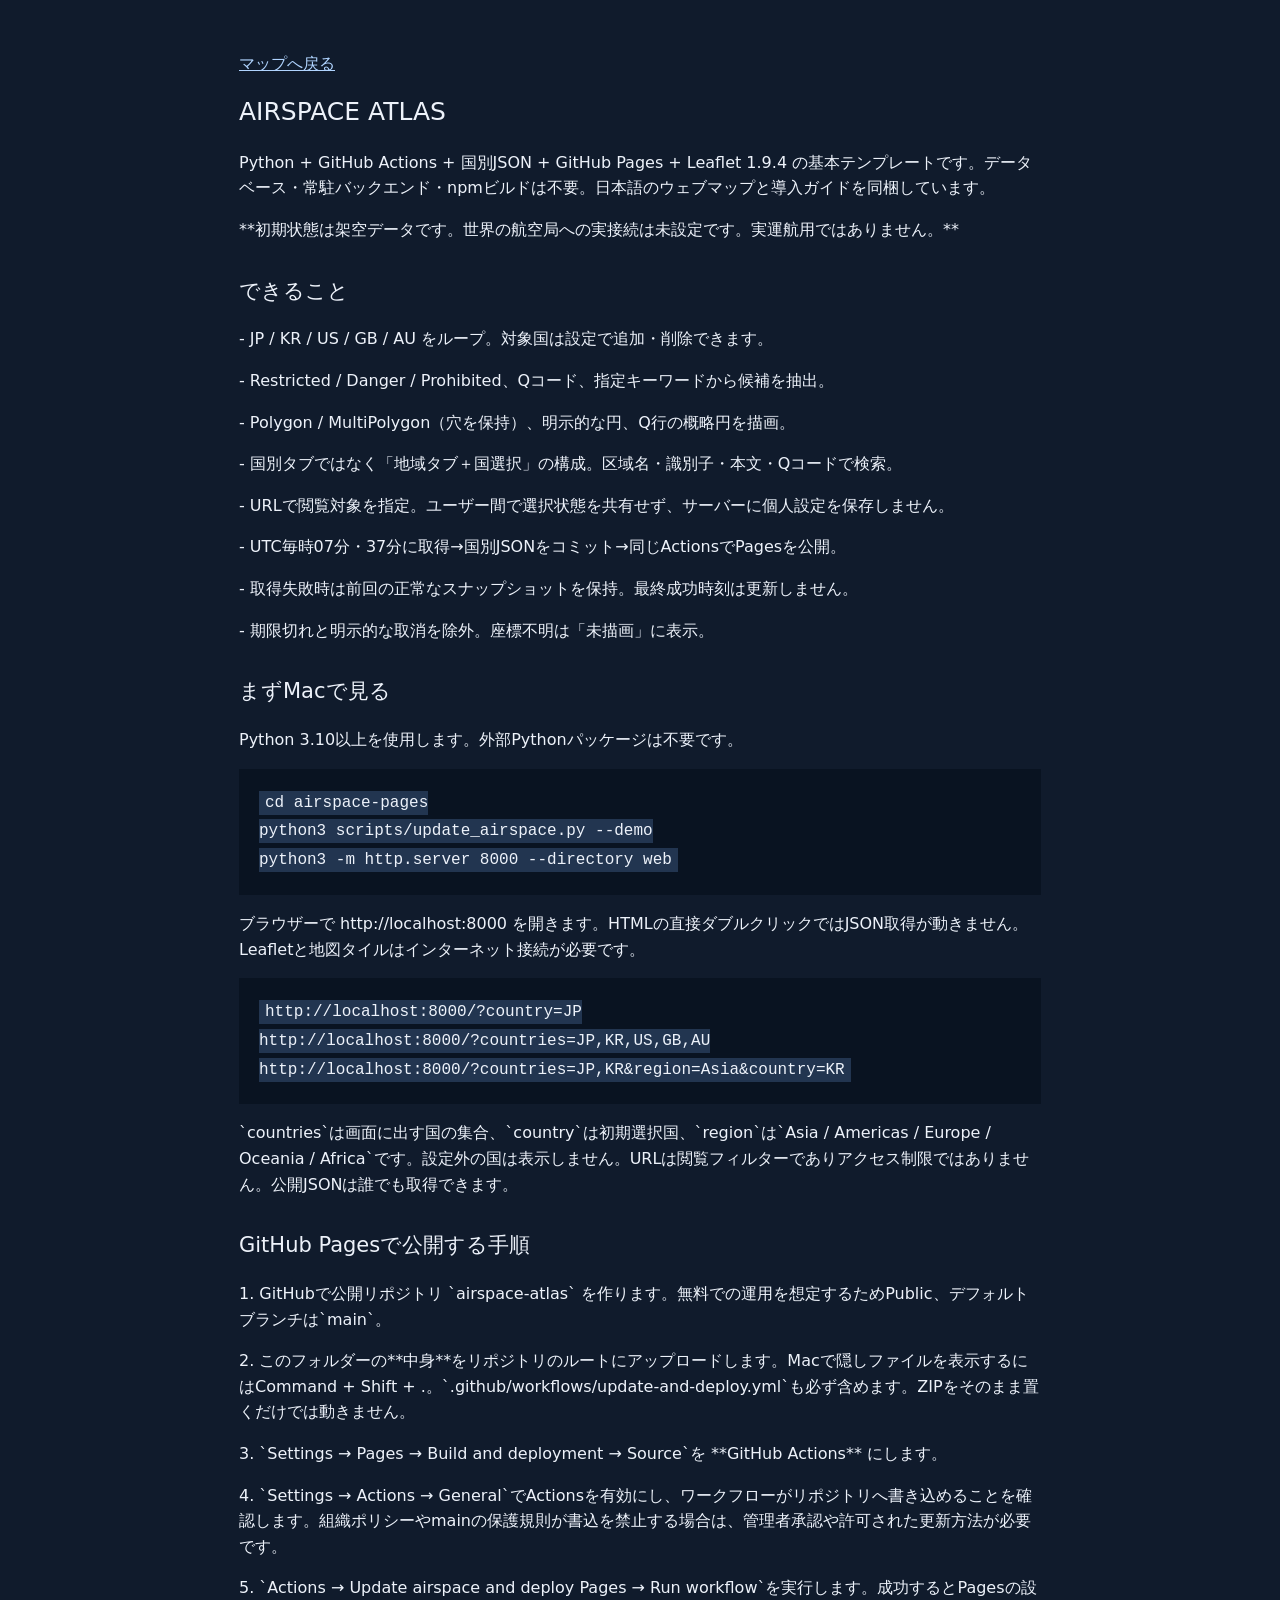
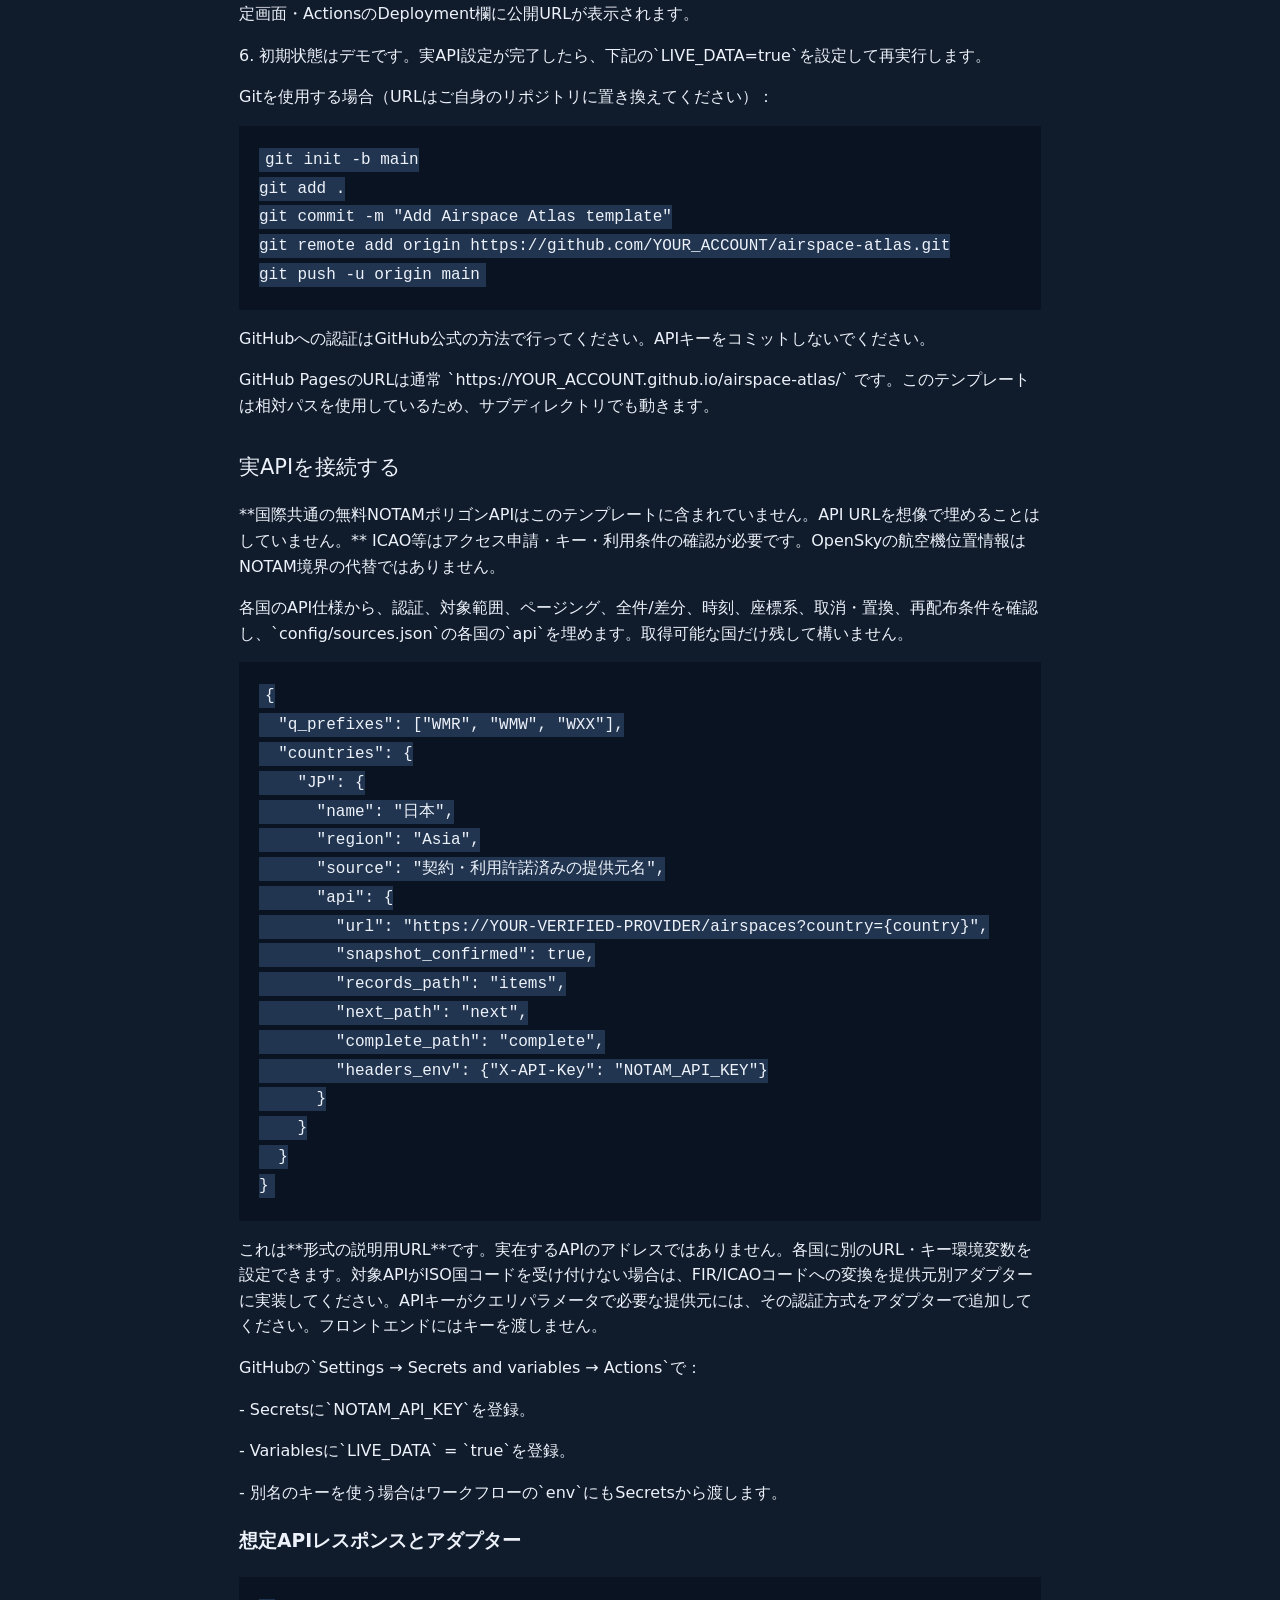
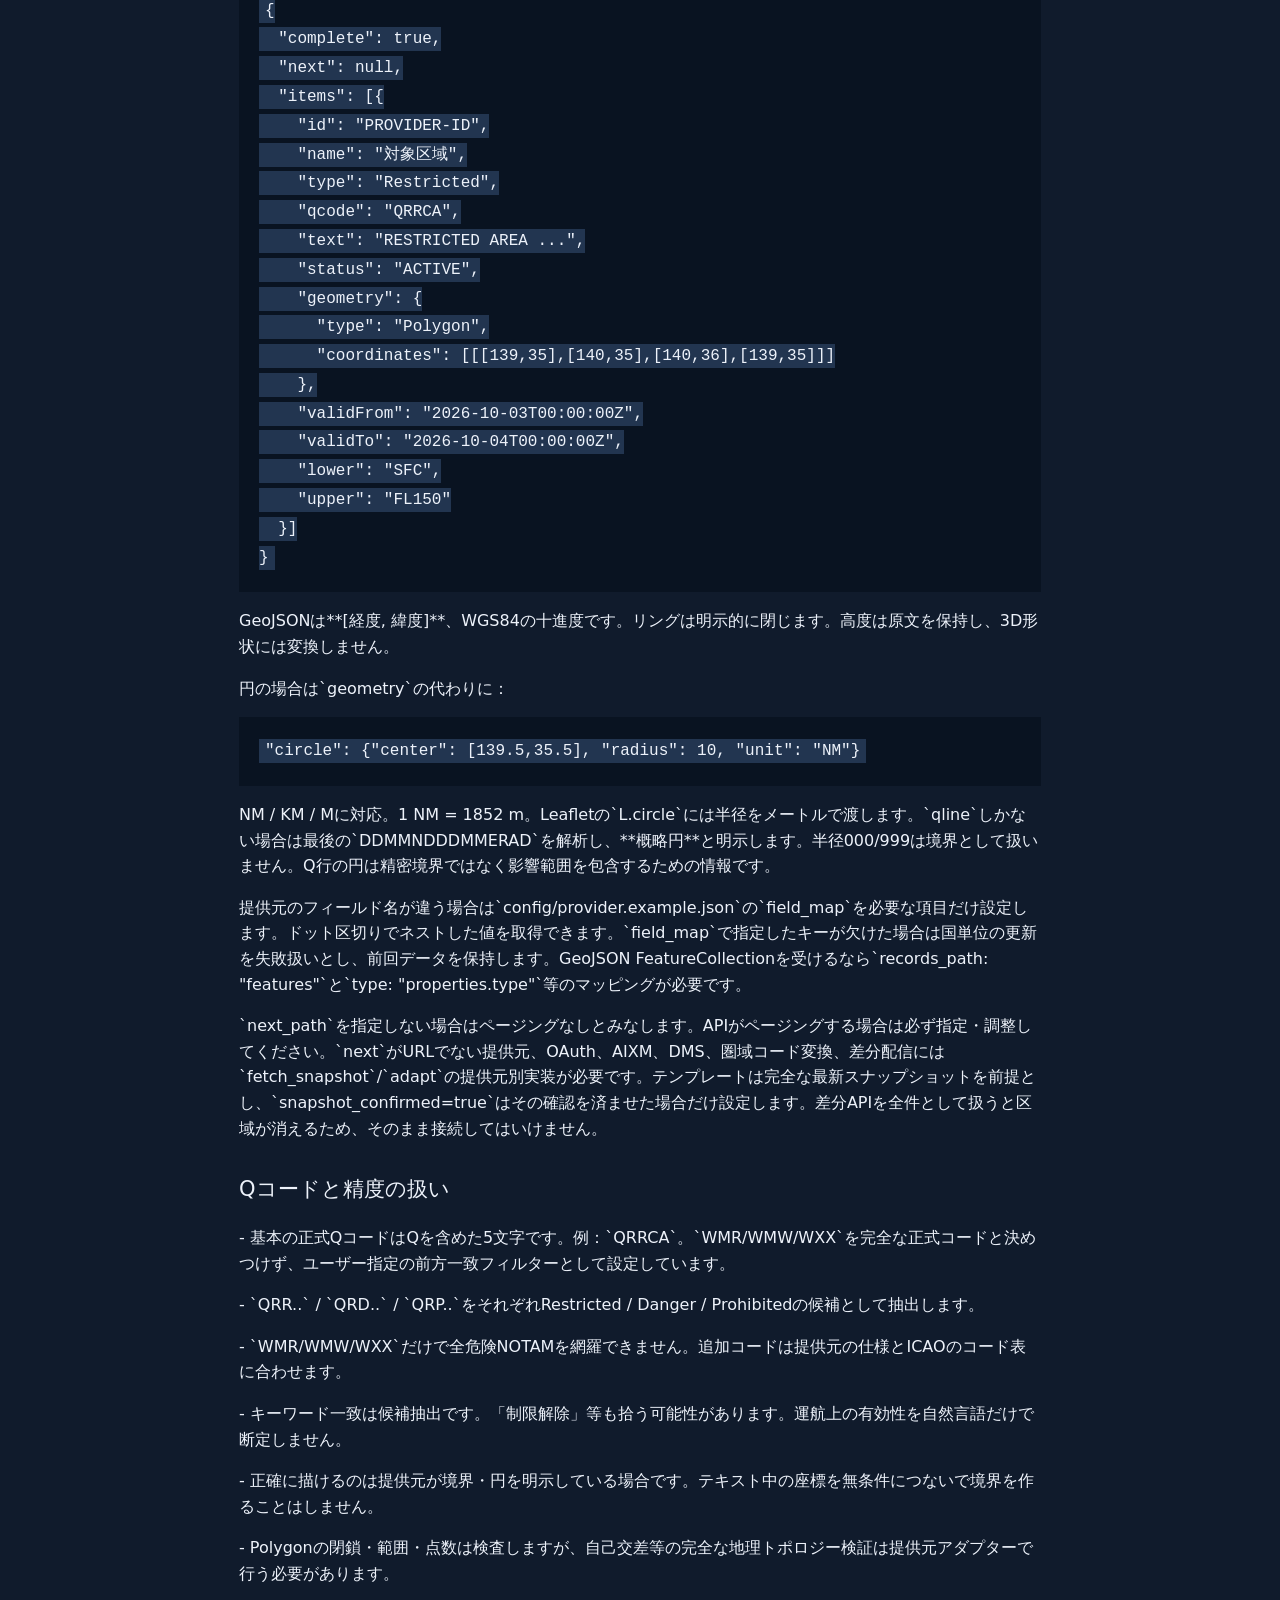
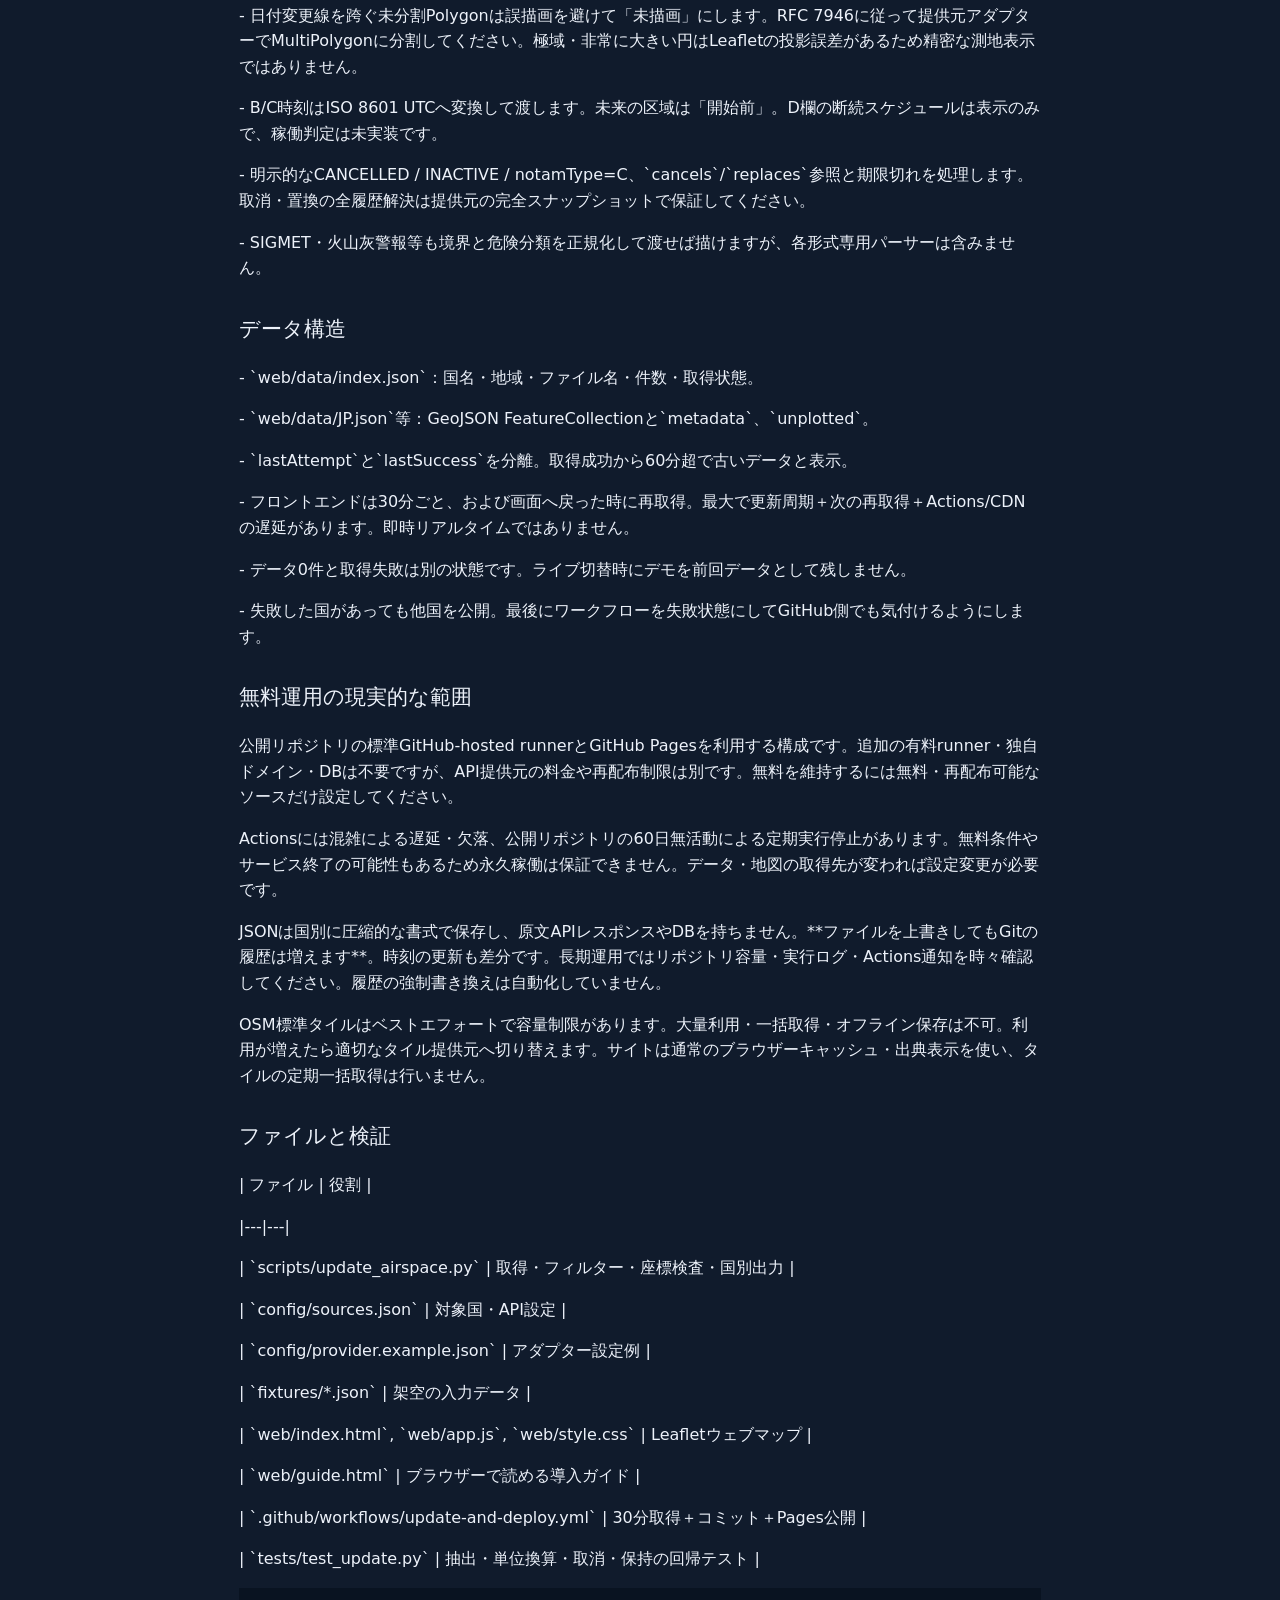
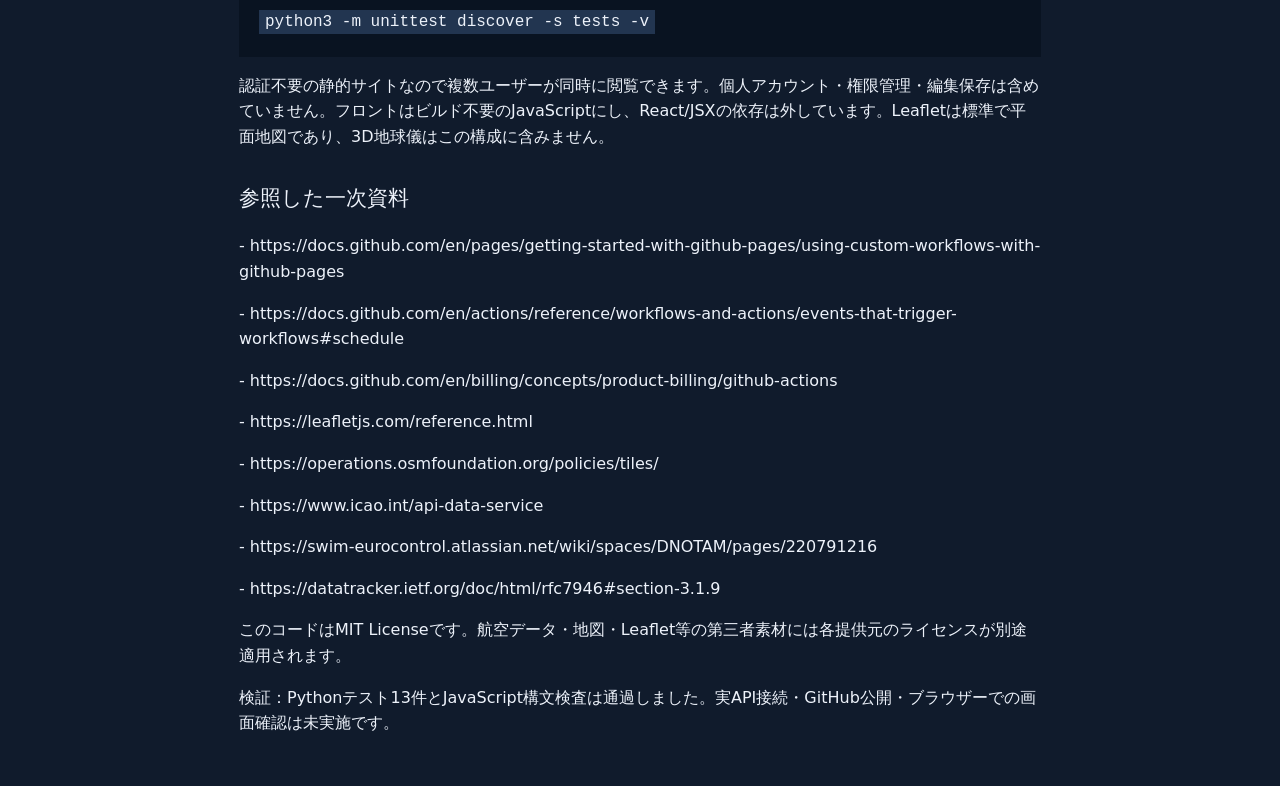
==== web/guide.html @ c604a44f "Add Airspace Atlas demo, country filters and scheduled Pages deployment" ====
<!doctype html><html lang="ja"><head><meta charset="utf-8"><meta name="viewport" content="width=device-width,initial-scale=1"><title>導入ガイド | AIRSPACE ATLAS</title><link rel="stylesheet" href="style.css"><link rel="icon" href="favicon.svg"></head><body><article class="guide"><a href="index.html">マップへ戻る</a><h1>AIRSPACE ATLAS</h1><p>Python + GitHub Actions + 国別JSON + GitHub Pages + Leaflet 1.9.4 の基本テンプレートです。データベース・常駐バックエンド・npmビルドは不要。日本語のウェブマップと導入ガイドを同梱しています。</p><p>**初期状態は架空データです。世界の航空局への実接続は未設定です。実運航用ではありません。**</p><h2>できること</h2><p>- JP / KR / US / GB / AU をループ。対象国は設定で追加・削除できます。</p><p>- Restricted / Danger / Prohibited、Qコード、指定キーワードから候補を抽出。</p><p>- Polygon / MultiPolygon（穴を保持）、明示的な円、Q行の概略円を描画。</p><p>- 国別タブではなく「地域タブ＋国選択」の構成。区域名・識別子・本文・Qコードで検索。</p><p>- URLで閲覧対象を指定。ユーザー間で選択状態を共有せず、サーバーに個人設定を保存しません。</p><p>- UTC毎時07分・37分に取得→国別JSONをコミット→同じActionsでPagesを公開。</p><p>- 取得失敗時は前回の正常なスナップショットを保持。最終成功時刻は更新しません。</p><p>- 期限切れと明示的な取消を除外。座標不明は「未描画」に表示。</p><h2>まずMacで見る</h2><p>Python 3.10以上を使用します。外部Pythonパッケージは不要です。</p><pre><code>cd airspace-pages
python3 scripts/update_airspace.py --demo
python3 -m http.server 8000 --directory web
</code></pre><p>ブラウザーで http://localhost:8000 を開きます。HTMLの直接ダブルクリックではJSON取得が動きません。Leafletと地図タイルはインターネット接続が必要です。</p><pre><code>http://localhost:8000/?country=JP
http://localhost:8000/?countries=JP,KR,US,GB,AU
http://localhost:8000/?countries=JP,KR&amp;region=Asia&amp;country=KR
</code></pre><p>`countries`は画面に出す国の集合、`country`は初期選択国、`region`は`Asia / Americas / Europe / Oceania / Africa`です。設定外の国は表示しません。URLは閲覧フィルターでありアクセス制限ではありません。公開JSONは誰でも取得できます。</p><h2>GitHub Pagesで公開する手順</h2><p>1. GitHubで公開リポジトリ `airspace-atlas` を作ります。無料での運用を想定するためPublic、デフォルトブランチは`main`。</p><p>2. このフォルダーの**中身**をリポジトリのルートにアップロードします。Macで隠しファイルを表示するにはCommand + Shift + .。`.github/workflows/update-and-deploy.yml`も必ず含めます。ZIPをそのまま置くだけでは動きません。</p><p>3. `Settings → Pages → Build and deployment → Source`を **GitHub Actions** にします。</p><p>4. `Settings → Actions → General`でActionsを有効にし、ワークフローがリポジトリへ書き込めることを確認します。組織ポリシーやmainの保護規則が書込を禁止する場合は、管理者承認や許可された更新方法が必要です。</p><p>5. `Actions → Update airspace and deploy Pages → Run workflow`を実行します。成功するとPagesの設定画面・ActionsのDeployment欄に公開URLが表示されます。</p><p>6. 初期状態はデモです。実API設定が完了したら、下記の`LIVE_DATA=true`を設定して再実行します。</p><p>Gitを使用する場合（URLはご自身のリポジトリに置き換えてください）：</p><pre><code>git init -b main
git add .
git commit -m &quot;Add Airspace Atlas template&quot;
git remote add origin https://github.com/YOUR_ACCOUNT/airspace-atlas.git
git push -u origin main
</code></pre><p>GitHubへの認証はGitHub公式の方法で行ってください。APIキーをコミットしないでください。</p><p>GitHub PagesのURLは通常 `https://YOUR_ACCOUNT.github.io/airspace-atlas/` です。このテンプレートは相対パスを使用しているため、サブディレクトリでも動きます。</p><h2>実APIを接続する</h2><p>**国際共通の無料NOTAMポリゴンAPIはこのテンプレートに含まれていません。API URLを想像で埋めることはしていません。** ICAO等はアクセス申請・キー・利用条件の確認が必要です。OpenSkyの航空機位置情報はNOTAM境界の代替ではありません。</p><p>各国のAPI仕様から、認証、対象範囲、ページング、全件/差分、時刻、座標系、取消・置換、再配布条件を確認し、`config/sources.json`の各国の`api`を埋めます。取得可能な国だけ残して構いません。</p><pre><code>{
  &quot;q_prefixes&quot;: [&quot;WMR&quot;, &quot;WMW&quot;, &quot;WXX&quot;],
  &quot;countries&quot;: {
    &quot;JP&quot;: {
      &quot;name&quot;: &quot;日本&quot;,
      &quot;region&quot;: &quot;Asia&quot;,
      &quot;source&quot;: &quot;契約・利用許諾済みの提供元名&quot;,
      &quot;api&quot;: {
        &quot;url&quot;: &quot;https://YOUR-VERIFIED-PROVIDER/airspaces?country={country}&quot;,
        &quot;snapshot_confirmed&quot;: true,
        &quot;records_path&quot;: &quot;items&quot;,
        &quot;next_path&quot;: &quot;next&quot;,
        &quot;complete_path&quot;: &quot;complete&quot;,
        &quot;headers_env&quot;: {&quot;X-API-Key&quot;: &quot;NOTAM_API_KEY&quot;}
      }
    }
  }
}
</code></pre><p>これは**形式の説明用URL**です。実在するAPIのアドレスではありません。各国に別のURL・キー環境変数を設定できます。対象APIがISO国コードを受け付けない場合は、FIR/ICAOコードへの変換を提供元別アダプターに実装してください。APIキーがクエリパラメータで必要な提供元には、その認証方式をアダプターで追加してください。フロントエンドにはキーを渡しません。</p><p>GitHubの`Settings → Secrets and variables → Actions`で：</p><p>- Secretsに`NOTAM_API_KEY`を登録。</p><p>- Variablesに`LIVE_DATA` = `true`を登録。</p><p>- 別名のキーを使う場合はワークフローの`env`にもSecretsから渡します。</p><h3>想定APIレスポンスとアダプター</h3><pre><code>{
  &quot;complete&quot;: true,
  &quot;next&quot;: null,
  &quot;items&quot;: [{
    &quot;id&quot;: &quot;PROVIDER-ID&quot;,
    &quot;name&quot;: &quot;対象区域&quot;,
    &quot;type&quot;: &quot;Restricted&quot;,
    &quot;qcode&quot;: &quot;QRRCA&quot;,
    &quot;text&quot;: &quot;RESTRICTED AREA ...&quot;,
    &quot;status&quot;: &quot;ACTIVE&quot;,
    &quot;geometry&quot;: {
      &quot;type&quot;: &quot;Polygon&quot;,
      &quot;coordinates&quot;: [[[139,35],[140,35],[140,36],[139,35]]]
    },
    &quot;validFrom&quot;: &quot;2026-10-03T00:00:00Z&quot;,
    &quot;validTo&quot;: &quot;2026-10-04T00:00:00Z&quot;,
    &quot;lower&quot;: &quot;SFC&quot;,
    &quot;upper&quot;: &quot;FL150&quot;
  }]
}
</code></pre><p>GeoJSONは**[経度, 緯度]**、WGS84の十進度です。リングは明示的に閉じます。高度は原文を保持し、3D形状には変換しません。</p><p>円の場合は`geometry`の代わりに：</p><pre><code>&quot;circle&quot;: {&quot;center&quot;: [139.5,35.5], &quot;radius&quot;: 10, &quot;unit&quot;: &quot;NM&quot;}
</code></pre><p>NM / KM / Mに対応。1 NM = 1852 m。Leafletの`L.circle`には半径をメートルで渡します。`qline`しかない場合は最後の`DDMMNDDDMMERAD`を解析し、**概略円**と明示します。半径000/999は境界として扱いません。Q行の円は精密境界ではなく影響範囲を包含するための情報です。</p><p>提供元のフィールド名が違う場合は`config/provider.example.json`の`field_map`を必要な項目だけ設定します。ドット区切りでネストした値を取得できます。`field_map`で指定したキーが欠けた場合は国単位の更新を失敗扱いとし、前回データを保持します。GeoJSON FeatureCollectionを受けるなら`records_path: &quot;features&quot;`と`type: &quot;properties.type&quot;`等のマッピングが必要です。</p><p>`next_path`を指定しない場合はページングなしとみなします。APIがページングする場合は必ず指定・調整してください。`next`がURLでない提供元、OAuth、AIXM、DMS、圏域コード変換、差分配信には`fetch_snapshot`/`adapt`の提供元別実装が必要です。テンプレートは完全な最新スナップショットを前提とし、`snapshot_confirmed=true`はその確認を済ませた場合だけ設定します。差分APIを全件として扱うと区域が消えるため、そのまま接続してはいけません。</p><h2>Qコードと精度の扱い</h2><p>- 基本の正式QコードはQを含めた5文字です。例：`QRRCA`。`WMR/WMW/WXX`を完全な正式コードと決めつけず、ユーザー指定の前方一致フィルターとして設定しています。</p><p>- `QRR..` / `QRD..` / `QRP..`をそれぞれRestricted / Danger / Prohibitedの候補として抽出します。</p><p>- `WMR/WMW/WXX`だけで全危険NOTAMを網羅できません。追加コードは提供元の仕様とICAOのコード表に合わせます。</p><p>- キーワード一致は候補抽出です。「制限解除」等も拾う可能性があります。運航上の有効性を自然言語だけで断定しません。</p><p>- 正確に描けるのは提供元が境界・円を明示している場合です。テキスト中の座標を無条件につないで境界を作ることはしません。</p><p>- Polygonの閉鎖・範囲・点数は検査しますが、自己交差等の完全な地理トポロジー検証は提供元アダプターで行う必要があります。</p><p>- 日付変更線を跨ぐ未分割Polygonは誤描画を避けて「未描画」にします。RFC 7946に従って提供元アダプターでMultiPolygonに分割してください。極域・非常に大きい円はLeafletの投影誤差があるため精密な測地表示ではありません。</p><p>- B/C時刻はISO 8601 UTCへ変換して渡します。未来の区域は「開始前」。D欄の断続スケジュールは表示のみで、稼働判定は未実装です。</p><p>- 明示的なCANCELLED / INACTIVE / notamType=C、`cancels`/`replaces`参照と期限切れを処理します。取消・置換の全履歴解決は提供元の完全スナップショットで保証してください。</p><p>- SIGMET・火山灰警報等も境界と危険分類を正規化して渡せば描けますが、各形式専用パーサーは含みません。</p><h2>データ構造</h2><p>- `web/data/index.json`：国名・地域・ファイル名・件数・取得状態。</p><p>- `web/data/JP.json`等：GeoJSON FeatureCollectionと`metadata`、`unplotted`。</p><p>- `lastAttempt`と`lastSuccess`を分離。取得成功から60分超で古いデータと表示。</p><p>- フロントエンドは30分ごと、および画面へ戻った時に再取得。最大で更新周期＋次の再取得＋Actions/CDNの遅延があります。即時リアルタイムではありません。</p><p>- データ0件と取得失敗は別の状態です。ライブ切替時にデモを前回データとして残しません。</p><p>- 失敗した国があっても他国を公開。最後にワークフローを失敗状態にしてGitHub側でも気付けるようにします。</p><h2>無料運用の現実的な範囲</h2><p>公開リポジトリの標準GitHub-hosted runnerとGitHub Pagesを利用する構成です。追加の有料runner・独自ドメイン・DBは不要ですが、API提供元の料金や再配布制限は別です。無料を維持するには無料・再配布可能なソースだけ設定してください。</p><p>Actionsには混雑による遅延・欠落、公開リポジトリの60日無活動による定期実行停止があります。無料条件やサービス終了の可能性もあるため永久稼働は保証できません。データ・地図の取得先が変われば設定変更が必要です。</p><p>JSONは国別に圧縮的な書式で保存し、原文APIレスポンスやDBを持ちません。**ファイルを上書きしてもGitの履歴は増えます**。時刻の更新も差分です。長期運用ではリポジトリ容量・実行ログ・Actions通知を時々確認してください。履歴の強制書き換えは自動化していません。</p><p>OSM標準タイルはベストエフォートで容量制限があります。大量利用・一括取得・オフライン保存は不可。利用が増えたら適切なタイル提供元へ切り替えます。サイトは通常のブラウザーキャッシュ・出典表示を使い、タイルの定期一括取得は行いません。</p><h2>ファイルと検証</h2><p>| ファイル | 役割 |</p><p>|---|---|</p><p>| `scripts/update_airspace.py` | 取得・フィルター・座標検査・国別出力 |</p><p>| `config/sources.json` | 対象国・API設定 |</p><p>| `config/provider.example.json` | アダプター設定例 |</p><p>| `fixtures/*.json` | 架空の入力データ |</p><p>| `web/index.html`, `web/app.js`, `web/style.css` | Leafletウェブマップ |</p><p>| `web/guide.html` | ブラウザーで読める導入ガイド |</p><p>| `.github/workflows/update-and-deploy.yml` | 30分取得＋コミット＋Pages公開 |</p><p>| `tests/test_update.py` | 抽出・単位換算・取消・保持の回帰テスト |</p><pre><code>python3 -m unittest discover -s tests -v
</code></pre><p>認証不要の静的サイトなので複数ユーザーが同時に閲覧できます。個人アカウント・権限管理・編集保存は含めていません。フロントはビルド不要のJavaScriptにし、React/JSXの依存は外しています。Leafletは標準で平面地図であり、3D地球儀はこの構成に含みません。</p><h2>参照した一次資料</h2><p>- https://docs.github.com/en/pages/getting-started-with-github-pages/using-custom-workflows-with-github-pages</p><p>- https://docs.github.com/en/actions/reference/workflows-and-actions/events-that-trigger-workflows#schedule</p><p>- https://docs.github.com/en/billing/concepts/product-billing/github-actions</p><p>- https://leafletjs.com/reference.html</p><p>- https://operations.osmfoundation.org/policies/tiles/</p><p>- https://www.icao.int/api-data-service</p><p>- https://swim-eurocontrol.atlassian.net/wiki/spaces/DNOTAM/pages/220791216</p><p>- https://datatracker.ietf.org/doc/html/rfc7946#section-3.1.9</p><p>このコードはMIT Licenseです。航空データ・地図・Leaflet等の第三者素材には各提供元のライセンスが別途適用されます。</p><p>検証：Pythonテスト13件とJavaScript構文検査は通過しました。実API接続・GitHub公開・ブラウザーでの画面確認は未実施です。</p></article></body></html>
---- web/style.css ----
:root{color-scheme:dark;--bg:#101b2c;--line:#2b3b53;--muted:#9caec6;--red:#ef4444}*{box-sizing:border-box}body{margin:0;background:var(--bg);color:#edf2fa;font:16px system-ui,-apple-system,sans-serif}button,input,select{font:inherit}button{cursor:pointer}a{color:inherit;text-decoration:none}button:focus-visible,a:focus-visible,input:focus-visible,select:focus-visible{outline:2px solid #9fc8ff;outline-offset:3px}header{height:84px;display:flex;align-items:center;justify-content:space-between;padding:0 30px;border-bottom:1px solid var(--line)}.brand{display:flex;align-items:center;gap:12px;letter-spacing:2px;font-size:20px}.brand-mark{font-size:44px;color:#a8c9f8;font-family:monospace}.brand b{font-weight:400;color:#b4c4dc}.brand small{display:block;font-size:10px;color:#94a6c0;letter-spacing:1.5px;margin-top:5px}.header-right{display:flex;align-items:center;gap:25px;font-size:14px}.badge{font-size:12px;letter-spacing:1px;color:#edc58d;border:1px solid #816843;border-radius:4px;padding:5px 9px}.region-tabs{display:flex;gap:8px;padding:0 24px;border-bottom:1px solid var(--line);overflow:auto;min-height:53px}.region-tabs button{border:0;border-bottom:2px solid transparent;background:none;color:#96a9c4;padding:15px 18px;font-size:14px;white-space:nowrap}.region-tabs button[aria-pressed=true]{color:white;border-color:#aacbfa}main{display:grid;grid-template-columns:330px minmax(0,1fr);height:calc(100dvh - 223px);min-height:620px}aside{display:flex;flex-direction:column;border-right:1px solid var(--line);overflow:auto;background:#142034}.intro{padding:25px}.eyebrow{font-size:11px;letter-spacing:1.8px;color:#9eb1cb}h1{font-size:25px;font-weight:500;margin:10px 0}p{line-height:1.6}.intro p{font-size:13px;color:var(--muted);margin:0}.filters{padding:20px 25px;border-block:1px solid var(--line)}.label{font-size:13px;display:block;margin-bottom:8px;color:#aebed3}select,input[type=search]{width:100%;border:1px solid #3d4e69;background:#1c2d47;color:#e4edfb;padding:10px 11px;border-radius:5px;margin-bottom:17px;font-size:14px}input::placeholder{color:#9caec6}.filter-title{font-size:13px;margin:1px 0 16px;color:#aebed3}.toggle{display:flex;align-items:center;justify-content:space-between;margin:13px 0;font-size:14px}.toggle>span{display:flex;align-items:center;gap:9px}.toggle small{font-size:12px;color:var(--muted)}input[type=checkbox]{accent-color:#a7cafa;width:17px;height:17px;cursor:pointer}.swatch{display:block;width:10px;height:10px;border:2px solid #f06767}.envelope{border-top:1px solid var(--line);padding-top:14px;font-size:12px;color:var(--muted);margin-bottom:0}.results{padding:24px 20px;flex:1}h2{font-size:14px;font-weight:500;display:flex;justify-content:space-between;margin:0 5px 16px}#count{color:#b7c8df;font-family:monospace}.area{display:block;width:100%;text-align:left;border:1px solid #3a4d69;background:transparent;border-radius:5px;padding:14px 15px;margin-bottom:9px;color:#e7eef9}.area:hover{background:#233955;border-color:#8da6c9}.area-type{font-size:11px;color:#f49b9b;letter-spacing:1px}.area strong{font-size:14px;display:block;margin:9px 0;font-weight:500}.area small{font:12px monospace;color:#a3b5ce}.unplotted{padding:18px 25px;border-top:1px solid var(--line);font-size:13px;color:#b4c3d8}.unplotted summary{cursor:pointer}.unplotted p{font-size:12px;overflow-wrap:anywhere}.map-shell{position:relative;background:#cbd6d9;overflow:hidden}#map{position:absolute;inset:0;z-index:0}.map-title{position:absolute;z-index:500;top:25px;left:25px;background:#14233dec;border:1px solid #526782;padding:13px 18px;border-radius:5px;pointer-events:none;box-shadow:0 4px 18px #0002}.map-title strong{display:block;font-size:16px;font-weight:500;margin-top:6px}.notice{position:absolute;left:25px;bottom:76px;z-index:500;background:#14233deb;border:1px solid #617087;color:#f0d2a6;font-size:12px;padding:10px 14px;border-radius:5px;max-width:calc(100% - 85px);line-height:1.6}.notice.warning{border-color:#ff9a8d;color:#ffd4cf}.map-legend{position:absolute;bottom:24px;left:25px;z-index:500;display:flex;gap:15px;background:#14233deb;padding:10px 13px;border:1px solid #617087;border-radius:5px;font-size:12px}.map-legend span{display:flex;align-items:center;gap:7px}.map-legend i{width:13px;height:10px;border:2px solid #ef4444;background:#ef444422}.map-legend .dashed{border-style:dashed}.map-fit{position:absolute;top:25px;right:25px;z-index:500;background:#14233deb;border:1px solid #617087;color:white;border-radius:5px;padding:11px 14px;font-size:13px}footer{min-height:52px;display:flex;align-items:center;justify-content:space-between;gap:16px;border-top:1px solid var(--line);padding:10px 25px;font-size:12px;color:var(--muted)}footer>div{display:flex;align-items:center;gap:14px;flex-wrap:wrap}footer strong{font:14px monospace;color:white}footer button{border:1px solid #42546e;background:#1c2b43;border-radius:4px;padding:8px 13px;color:white;font-size:13px;white-space:nowrap}footer button:disabled{opacity:.6}.disclaimer{font-size:11px;padding:8px 25px;background:#0c1524;color:#91a5c2}.empty{font-size:14px;color:#a9bad2}.leaflet-popup-content-wrapper,.leaflet-popup-tip{background:#172841;color:#edf2fa}.popup h3{font-size:17px}.popup small{color:#fa9191}.popup p{font-size:13px}.popup dl{display:grid;grid-template-columns:64px 1fr;gap:9px;font-size:12px}.popup dt{color:#b2c2d9}.popup dd{margin:0;overflow-wrap:anywhere}.leaflet-container{font-family:inherit}.leaflet-control-attribution{color:#263549;background:#fff!important}.leaflet-control-attribution a{color:#17608d}.leaflet-bar a{background:#14233d!important;color:white!important}.leaflet-popup-close-button{color:white!important}.guide{max-width:850px;margin:50px auto;padding:0 24px;line-height:1.8}.guide h2{font-size:21px;margin:30px 0 10px}.guide code{background:#223550;padding:3px 6px}.guide pre{background:#091321;padding:20px;overflow:auto}.guide a{color:#b0d4ff;text-decoration:underline}.guide li{margin:9px 0}@media(max-width:800px){header{padding:0 15px;height:76px}.brand{font-size:15px;letter-spacing:1px}.brand small{font-size:8px;letter-spacing:.6px}.brand-mark{font-size:34px}.header-right{gap:10px;font-size:12px}.badge{font-size:10px;padding:4px}.region-tabs{padding:0 7px}.region-tabs button{padding:13px;font-size:13px}main{display:flex;flex-direction:column;height:auto;min-height:0}.map-shell{order:-1;height:60dvh;min-height:430px}.map-title{left:15px;top:15px;padding:10px 12px}.map-fit{top:15px;right:15px;font-size:11px;padding:10px}.map-title .eyebrow{font-size:9px}.map-title strong{font-size:14px}aside{overflow:visible}.results #areas{display:grid;grid-template-columns:1fr 1fr;gap:10px}.area{margin:0}.intro{padding:23px}.filters{padding:20px 25px}.map-legend{left:15px;bottom:24px;gap:10px;font-size:10px}.notice{left:15px;font-size:11px}footer{padding:13px 15px;align-items:flex-start}.disclaimer{line-height:1.7;padding:10px 15px}}
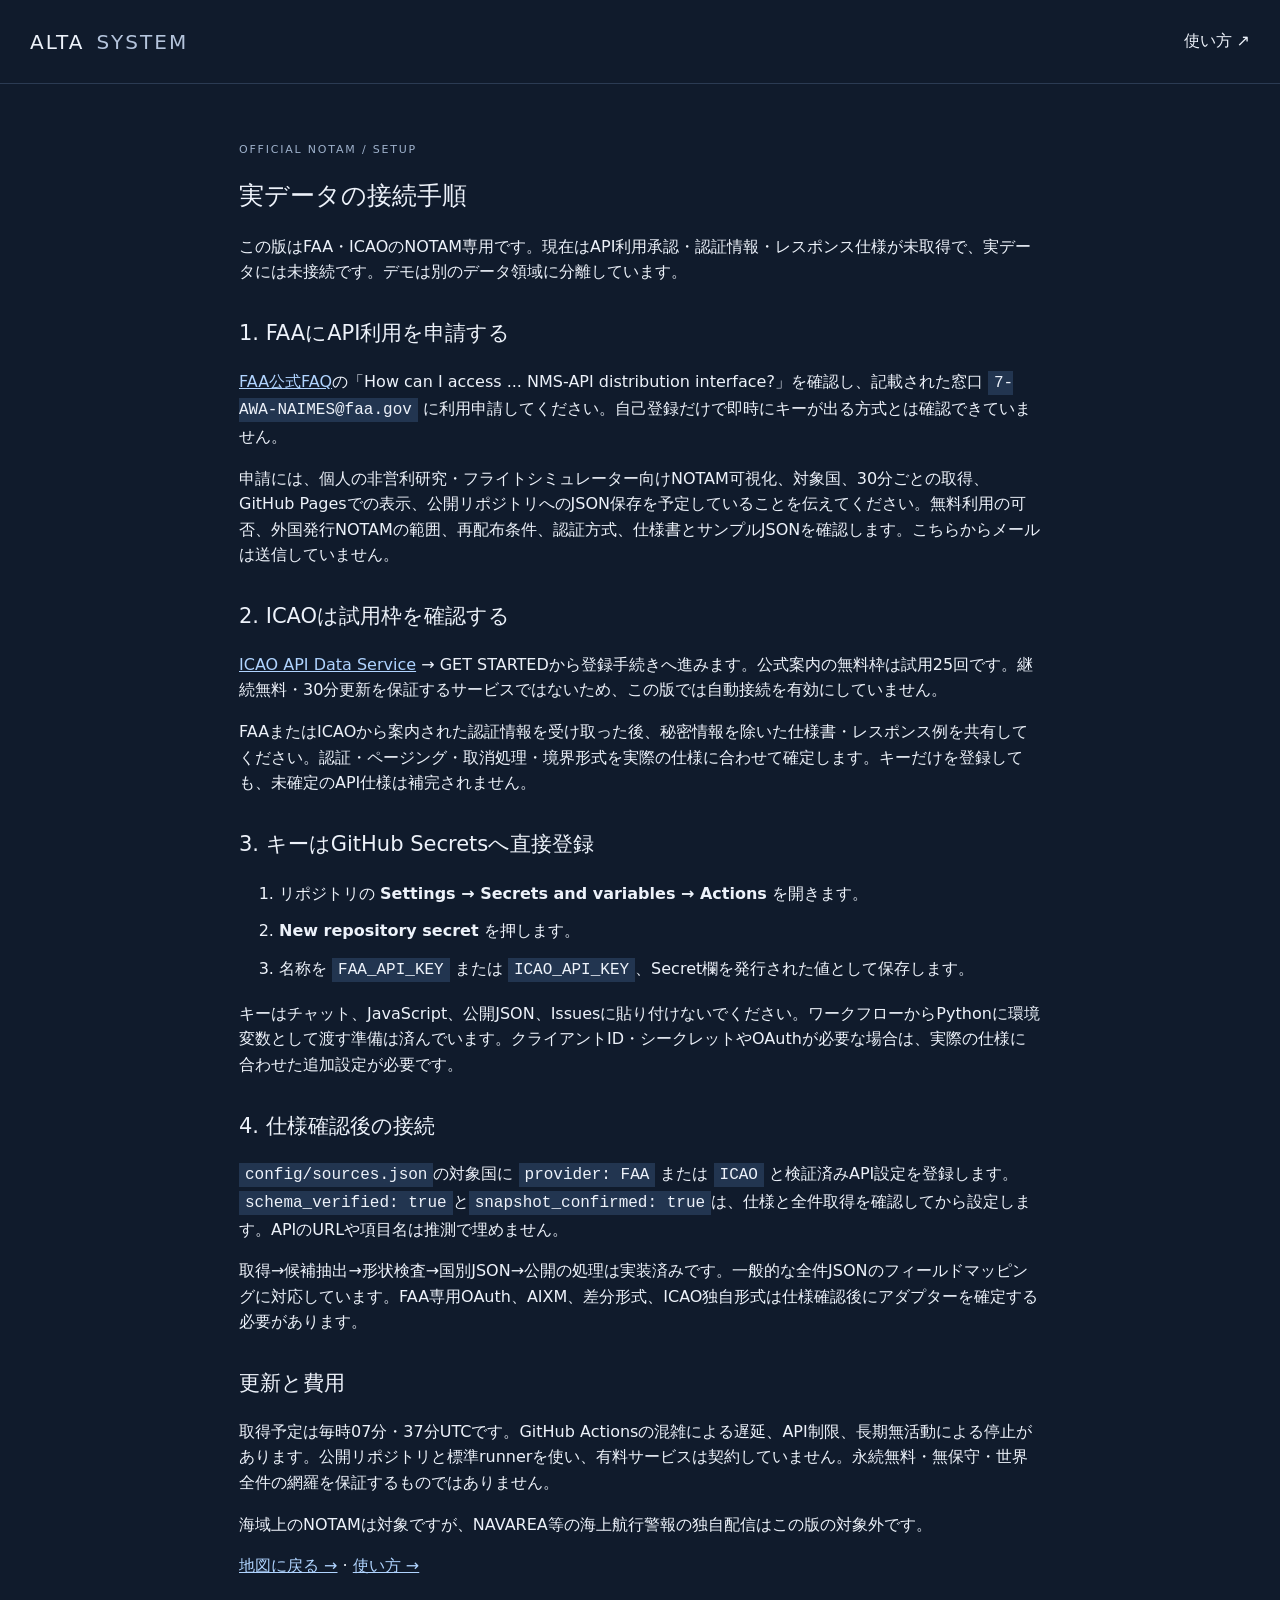
==== commit fb6c4d6f: "Publish ALTA SYSTEM user guide and official NOTAM-only configuration" ====
--- a/web/guide.html
+++ b/web/guide.html
@@ -1,52 +1,6 @@
-<!doctype html><html lang="ja"><head><meta charset="utf-8"><meta name="viewport" content="width=device-width,initial-scale=1"><title>導入ガイド | AIRSPACE ATLAS</title><link rel="stylesheet" href="style.css"><link rel="icon" href="favicon.svg"></head><body><article class="guide"><a href="index.html">マップへ戻る</a><h1>AIRSPACE ATLAS</h1><p>Python + GitHub Actions + 国別JSON + GitHub Pages + Leaflet 1.9.4 の基本テンプレートです。データベース・常駐バックエンド・npmビルドは不要。日本語のウェブマップと導入ガイドを同梱しています。</p><p>**初期状態は架空データです。世界の航空局への実接続は未設定です。実運航用ではありません。**</p><h2>できること</h2><p>- JP / KR / US / GB / AU をループ。対象国は設定で追加・削除できます。</p><p>- Restricted / Danger / Prohibited、Qコード、指定キーワードから候補を抽出。</p><p>- Polygon / MultiPolygon（穴を保持）、明示的な円、Q行の概略円を描画。</p><p>- 国別タブではなく「地域タブ＋国選択」の構成。区域名・識別子・本文・Qコードで検索。</p><p>- URLで閲覧対象を指定。ユーザー間で選択状態を共有せず、サーバーに個人設定を保存しません。</p><p>- UTC毎時07分・37分に取得→国別JSONをコミット→同じActionsでPagesを公開。</p><p>- 取得失敗時は前回の正常なスナップショットを保持。最終成功時刻は更新しません。</p><p>- 期限切れと明示的な取消を除外。座標不明は「未描画」に表示。</p><h2>まずMacで見る</h2><p>Python 3.10以上を使用します。外部Pythonパッケージは不要です。</p><pre><code>cd airspace-pages
-python3 scripts/update_airspace.py --demo
-python3 -m http.server 8000 --directory web
-</code></pre><p>ブラウザーで http://localhost:8000 を開きます。HTMLの直接ダブルクリックではJSON取得が動きません。Leafletと地図タイルはインターネット接続が必要です。</p><pre><code>http://localhost:8000/?country=JP
-http://localhost:8000/?countries=JP,KR,US,GB,AU
-http://localhost:8000/?countries=JP,KR&amp;region=Asia&amp;country=KR
-</code></pre><p>`countries`は画面に出す国の集合、`country`は初期選択国、`region`は`Asia / Americas / Europe / Oceania / Africa`です。設定外の国は表示しません。URLは閲覧フィルターでありアクセス制限ではありません。公開JSONは誰でも取得できます。</p><h2>GitHub Pagesで公開する手順</h2><p>1. GitHubで公開リポジトリ `airspace-atlas` を作ります。無料での運用を想定するためPublic、デフォルトブランチは`main`。</p><p>2. このフォルダーの**中身**をリポジトリのルートにアップロードします。Macで隠しファイルを表示するにはCommand + Shift + .。`.github/workflows/update-and-deploy.yml`も必ず含めます。ZIPをそのまま置くだけでは動きません。</p><p>3. `Settings → Pages → Build and deployment → Source`を **GitHub Actions** にします。</p><p>4. `Settings → Actions → General`でActionsを有効にし、ワークフローがリポジトリへ書き込めることを確認します。組織ポリシーやmainの保護規則が書込を禁止する場合は、管理者承認や許可された更新方法が必要です。</p><p>5. `Actions → Update airspace and deploy Pages → Run workflow`を実行します。成功するとPagesの設定画面・ActionsのDeployment欄に公開URLが表示されます。</p><p>6. 初期状態はデモです。実API設定が完了したら、下記の`LIVE_DATA=true`を設定して再実行します。</p><p>Gitを使用する場合（URLはご自身のリポジトリに置き換えてください）：</p><pre><code>git init -b main
-git add .
-git commit -m &quot;Add Airspace Atlas template&quot;
-git remote add origin https://github.com/YOUR_ACCOUNT/airspace-atlas.git
-git push -u origin main
-</code></pre><p>GitHubへの認証はGitHub公式の方法で行ってください。APIキーをコミットしないでください。</p><p>GitHub PagesのURLは通常 `https://YOUR_ACCOUNT.github.io/airspace-atlas/` です。このテンプレートは相対パスを使用しているため、サブディレクトリでも動きます。</p><h2>実APIを接続する</h2><p>**国際共通の無料NOTAMポリゴンAPIはこのテンプレートに含まれていません。API URLを想像で埋めることはしていません。** ICAO等はアクセス申請・キー・利用条件の確認が必要です。OpenSkyの航空機位置情報はNOTAM境界の代替ではありません。</p><p>各国のAPI仕様から、認証、対象範囲、ページング、全件/差分、時刻、座標系、取消・置換、再配布条件を確認し、`config/sources.json`の各国の`api`を埋めます。取得可能な国だけ残して構いません。</p><pre><code>{
-  &quot;q_prefixes&quot;: [&quot;WMR&quot;, &quot;WMW&quot;, &quot;WXX&quot;],
-  &quot;countries&quot;: {
-    &quot;JP&quot;: {
-      &quot;name&quot;: &quot;日本&quot;,
-      &quot;region&quot;: &quot;Asia&quot;,
-      &quot;source&quot;: &quot;契約・利用許諾済みの提供元名&quot;,
-      &quot;api&quot;: {
-        &quot;url&quot;: &quot;https://YOUR-VERIFIED-PROVIDER/airspaces?country={country}&quot;,
-        &quot;snapshot_confirmed&quot;: true,
-        &quot;records_path&quot;: &quot;items&quot;,
-        &quot;next_path&quot;: &quot;next&quot;,
-        &quot;complete_path&quot;: &quot;complete&quot;,
-        &quot;headers_env&quot;: {&quot;X-API-Key&quot;: &quot;NOTAM_API_KEY&quot;}
-      }
-    }
-  }
-}
-</code></pre><p>これは**形式の説明用URL**です。実在するAPIのアドレスではありません。各国に別のURL・キー環境変数を設定できます。対象APIがISO国コードを受け付けない場合は、FIR/ICAOコードへの変換を提供元別アダプターに実装してください。APIキーがクエリパラメータで必要な提供元には、その認証方式をアダプターで追加してください。フロントエンドにはキーを渡しません。</p><p>GitHubの`Settings → Secrets and variables → Actions`で：</p><p>- Secretsに`NOTAM_API_KEY`を登録。</p><p>- Variablesに`LIVE_DATA` = `true`を登録。</p><p>- 別名のキーを使う場合はワークフローの`env`にもSecretsから渡します。</p><h3>想定APIレスポンスとアダプター</h3><pre><code>{
-  &quot;complete&quot;: true,
-  &quot;next&quot;: null,
-  &quot;items&quot;: [{
-    &quot;id&quot;: &quot;PROVIDER-ID&quot;,
-    &quot;name&quot;: &quot;対象区域&quot;,
-    &quot;type&quot;: &quot;Restricted&quot;,
-    &quot;qcode&quot;: &quot;QRRCA&quot;,
-    &quot;text&quot;: &quot;RESTRICTED AREA ...&quot;,
-    &quot;status&quot;: &quot;ACTIVE&quot;,
-    &quot;geometry&quot;: {
-      &quot;type&quot;: &quot;Polygon&quot;,
-      &quot;coordinates&quot;: [[[139,35],[140,35],[140,36],[139,35]]]
-    },
-    &quot;validFrom&quot;: &quot;2026-10-03T00:00:00Z&quot;,
-    &quot;validTo&quot;: &quot;2026-10-04T00:00:00Z&quot;,
-    &quot;lower&quot;: &quot;SFC&quot;,
-    &quot;upper&quot;: &quot;FL150&quot;
-  }]
-}
-</code></pre><p>GeoJSONは**[経度, 緯度]**、WGS84の十進度です。リングは明示的に閉じます。高度は原文を保持し、3D形状には変換しません。</p><p>円の場合は`geometry`の代わりに：</p><pre><code>&quot;circle&quot;: {&quot;center&quot;: [139.5,35.5], &quot;radius&quot;: 10, &quot;unit&quot;: &quot;NM&quot;}
-</code></pre><p>NM / KM / Mに対応。1 NM = 1852 m。Leafletの`L.circle`には半径をメートルで渡します。`qline`しかない場合は最後の`DDMMNDDDMMERAD`を解析し、**概略円**と明示します。半径000/999は境界として扱いません。Q行の円は精密境界ではなく影響範囲を包含するための情報です。</p><p>提供元のフィールド名が違う場合は`config/provider.example.json`の`field_map`を必要な項目だけ設定します。ドット区切りでネストした値を取得できます。`field_map`で指定したキーが欠けた場合は国単位の更新を失敗扱いとし、前回データを保持します。GeoJSON FeatureCollectionを受けるなら`records_path: &quot;features&quot;`と`type: &quot;properties.type&quot;`等のマッピングが必要です。</p><p>`next_path`を指定しない場合はページングなしとみなします。APIがページングする場合は必ず指定・調整してください。`next`がURLでない提供元、OAuth、AIXM、DMS、圏域コード変換、差分配信には`fetch_snapshot`/`adapt`の提供元別実装が必要です。テンプレートは完全な最新スナップショットを前提とし、`snapshot_confirmed=true`はその確認を済ませた場合だけ設定します。差分APIを全件として扱うと区域が消えるため、そのまま接続してはいけません。</p><h2>Qコードと精度の扱い</h2><p>- 基本の正式QコードはQを含めた5文字です。例：`QRRCA`。`WMR/WMW/WXX`を完全な正式コードと決めつけず、ユーザー指定の前方一致フィルターとして設定しています。</p><p>- `QRR..` / `QRD..` / `QRP..`をそれぞれRestricted / Danger / Prohibitedの候補として抽出します。</p><p>- `WMR/WMW/WXX`だけで全危険NOTAMを網羅できません。追加コードは提供元の仕様とICAOのコード表に合わせます。</p><p>- キーワード一致は候補抽出です。「制限解除」等も拾う可能性があります。運航上の有効性を自然言語だけで断定しません。</p><p>- 正確に描けるのは提供元が境界・円を明示している場合です。テキスト中の座標を無条件につないで境界を作ることはしません。</p><p>- Polygonの閉鎖・範囲・点数は検査しますが、自己交差等の完全な地理トポロジー検証は提供元アダプターで行う必要があります。</p><p>- 日付変更線を跨ぐ未分割Polygonは誤描画を避けて「未描画」にします。RFC 7946に従って提供元アダプターでMultiPolygonに分割してください。極域・非常に大きい円はLeafletの投影誤差があるため精密な測地表示ではありません。</p><p>- B/C時刻はISO 8601 UTCへ変換して渡します。未来の区域は「開始前」。D欄の断続スケジュールは表示のみで、稼働判定は未実装です。</p><p>- 明示的なCANCELLED / INACTIVE / notamType=C、`cancels`/`replaces`参照と期限切れを処理します。取消・置換の全履歴解決は提供元の完全スナップショットで保証してください。</p><p>- SIGMET・火山灰警報等も境界と危険分類を正規化して渡せば描けますが、各形式専用パーサーは含みません。</p><h2>データ構造</h2><p>- `web/data/index.json`：国名・地域・ファイル名・件数・取得状態。</p><p>- `web/data/JP.json`等：GeoJSON FeatureCollectionと`metadata`、`unplotted`。</p><p>- `lastAttempt`と`lastSuccess`を分離。取得成功から60分超で古いデータと表示。</p><p>- フロントエンドは30分ごと、および画面へ戻った時に再取得。最大で更新周期＋次の再取得＋Actions/CDNの遅延があります。即時リアルタイムではありません。</p><p>- データ0件と取得失敗は別の状態です。ライブ切替時にデモを前回データとして残しません。</p><p>- 失敗した国があっても他国を公開。最後にワークフローを失敗状態にしてGitHub側でも気付けるようにします。</p><h2>無料運用の現実的な範囲</h2><p>公開リポジトリの標準GitHub-hosted runnerとGitHub Pagesを利用する構成です。追加の有料runner・独自ドメイン・DBは不要ですが、API提供元の料金や再配布制限は別です。無料を維持するには無料・再配布可能なソースだけ設定してください。</p><p>Actionsには混雑による遅延・欠落、公開リポジトリの60日無活動による定期実行停止があります。無料条件やサービス終了の可能性もあるため永久稼働は保証できません。データ・地図の取得先が変われば設定変更が必要です。</p><p>JSONは国別に圧縮的な書式で保存し、原文APIレスポンスやDBを持ちません。**ファイルを上書きしてもGitの履歴は増えます**。時刻の更新も差分です。長期運用ではリポジトリ容量・実行ログ・Actions通知を時々確認してください。履歴の強制書き換えは自動化していません。</p><p>OSM標準タイルはベストエフォートで容量制限があります。大量利用・一括取得・オフライン保存は不可。利用が増えたら適切なタイル提供元へ切り替えます。サイトは通常のブラウザーキャッシュ・出典表示を使い、タイルの定期一括取得は行いません。</p><h2>ファイルと検証</h2><p>| ファイル | 役割 |</p><p>|---|---|</p><p>| `scripts/update_airspace.py` | 取得・フィルター・座標検査・国別出力 |</p><p>| `config/sources.json` | 対象国・API設定 |</p><p>| `config/provider.example.json` | アダプター設定例 |</p><p>| `fixtures/*.json` | 架空の入力データ |</p><p>| `web/index.html`, `web/app.js`, `web/style.css` | Leafletウェブマップ |</p><p>| `web/guide.html` | ブラウザーで読める導入ガイド |</p><p>| `.github/workflows/update-and-deploy.yml` | 30分取得＋コミット＋Pages公開 |</p><p>| `tests/test_update.py` | 抽出・単位換算・取消・保持の回帰テスト |</p><pre><code>python3 -m unittest discover -s tests -v
-</code></pre><p>認証不要の静的サイトなので複数ユーザーが同時に閲覧できます。個人アカウント・権限管理・編集保存は含めていません。フロントはビルド不要のJavaScriptにし、React/JSXの依存は外しています。Leafletは標準で平面地図であり、3D地球儀はこの構成に含みません。</p><h2>参照した一次資料</h2><p>- https://docs.github.com/en/pages/getting-started-with-github-pages/using-custom-workflows-with-github-pages</p><p>- https://docs.github.com/en/actions/reference/workflows-and-actions/events-that-trigger-workflows#schedule</p><p>- https://docs.github.com/en/billing/concepts/product-billing/github-actions</p><p>- https://leafletjs.com/reference.html</p><p>- https://operations.osmfoundation.org/policies/tiles/</p><p>- https://www.icao.int/api-data-service</p><p>- https://swim-eurocontrol.atlassian.net/wiki/spaces/DNOTAM/pages/220791216</p><p>- https://datatracker.ietf.org/doc/html/rfc7946#section-3.1.9</p><p>このコードはMIT Licenseです。航空データ・地図・Leaflet等の第三者素材には各提供元のライセンスが別途適用されます。</p><p>検証：Pythonテスト13件とJavaScript構文検査は通過しました。実API接続・GitHub公開・ブラウザーでの画面確認は未実施です。</p></article></body></html>+<!doctype html><html lang="ja"><head><meta charset="utf-8"><meta name="viewport" content="width=device-width,initial-scale=1"><title>API接続設定 | ALTA SYSTEM</title><link rel="stylesheet" href="style.css"></head><body><header><a class="brand" href="./">ALTA <b>SYSTEM</b></a><a href="help.html">使い方 ↗</a></header><article class="guide"><span class="eyebrow">OFFICIAL NOTAM / SETUP</span><h1>実データの接続手順</h1><p>この版はFAA・ICAOのNOTAM専用です。現在はAPI利用承認・認証情報・レスポンス仕様が未取得で、実データには未接続です。デモは別のデータ領域に分離しています。</p>
+<h2>1. FAAにAPI利用を申請する</h2><p><a href="https://www.faa.gov/about/initiatives/notam/faqs">FAA公式FAQ</a>の「How can I access ... NMS-API distribution interface?」を確認し、記載された窓口 <code>7-AWA-NAIMES@faa.gov</code> に利用申請してください。自己登録だけで即時にキーが出る方式とは確認できていません。</p><p>申請には、個人の非営利研究・フライトシミュレーター向けNOTAM可視化、対象国、30分ごとの取得、GitHub Pagesでの表示、公開リポジトリへのJSON保存を予定していることを伝えてください。無料利用の可否、外国発行NOTAMの範囲、再配布条件、認証方式、仕様書とサンプルJSONを確認します。こちらからメールは送信していません。</p>
+<h2>2. ICAOは試用枠を確認する</h2><p><a href="https://www.icao.int/api-data-service">ICAO API Data Service</a> → GET STARTEDから登録手続きへ進みます。公式案内の無料枠は試用25回です。継続無料・30分更新を保証するサービスではないため、この版では自動接続を有効にしていません。</p><p>FAAまたはICAOから案内された認証情報を受け取った後、秘密情報を除いた仕様書・レスポンス例を共有してください。認証・ページング・取消処理・境界形式を実際の仕様に合わせて確定します。キーだけを登録しても、未確定のAPI仕様は補完されません。</p>
+<h2>3. キーはGitHub Secretsへ直接登録</h2><ol><li>リポジトリの <strong>Settings → Secrets and variables → Actions</strong> を開きます。</li><li><strong>New repository secret</strong> を押します。</li><li>名称を <code>FAA_API_KEY</code> または <code>ICAO_API_KEY</code>、Secret欄を発行された値として保存します。</li></ol><p>キーはチャット、JavaScript、公開JSON、Issuesに貼り付けないでください。ワークフローからPythonに環境変数として渡す準備は済んでいます。クライアントID・シークレットやOAuthが必要な場合は、実際の仕様に合わせた追加設定が必要です。</p>
+<h2>4. 仕様確認後の接続</h2><p><code>config/sources.json</code>の対象国に <code>provider: FAA</code> または <code>ICAO</code> と検証済みAPI設定を登録します。<code>schema_verified: true</code>と<code>snapshot_confirmed: true</code>は、仕様と全件取得を確認してから設定します。APIのURLや項目名は推測で埋めません。</p><p>取得→候補抽出→形状検査→国別JSON→公開の処理は実装済みです。一般的な全件JSONのフィールドマッピングに対応しています。FAA専用OAuth、AIXM、差分形式、ICAO独自形式は仕様確認後にアダプターを確定する必要があります。</p>
+<h2>更新と費用</h2><p>取得予定は毎時07分・37分UTCです。GitHub Actionsの混雑による遅延、API制限、長期無活動による停止があります。公開リポジトリと標準runnerを使い、有料サービスは契約していません。永続無料・無保守・世界全件の網羅を保証するものではありません。</p><p>海域上のNOTAMは対象ですが、NAVAREA等の海上航行警報の独自配信はこの版の対象外です。</p><p><a href="./">地図に戻る →</a> · <a href="help.html">使い方 →</a></p></article></body></html>
